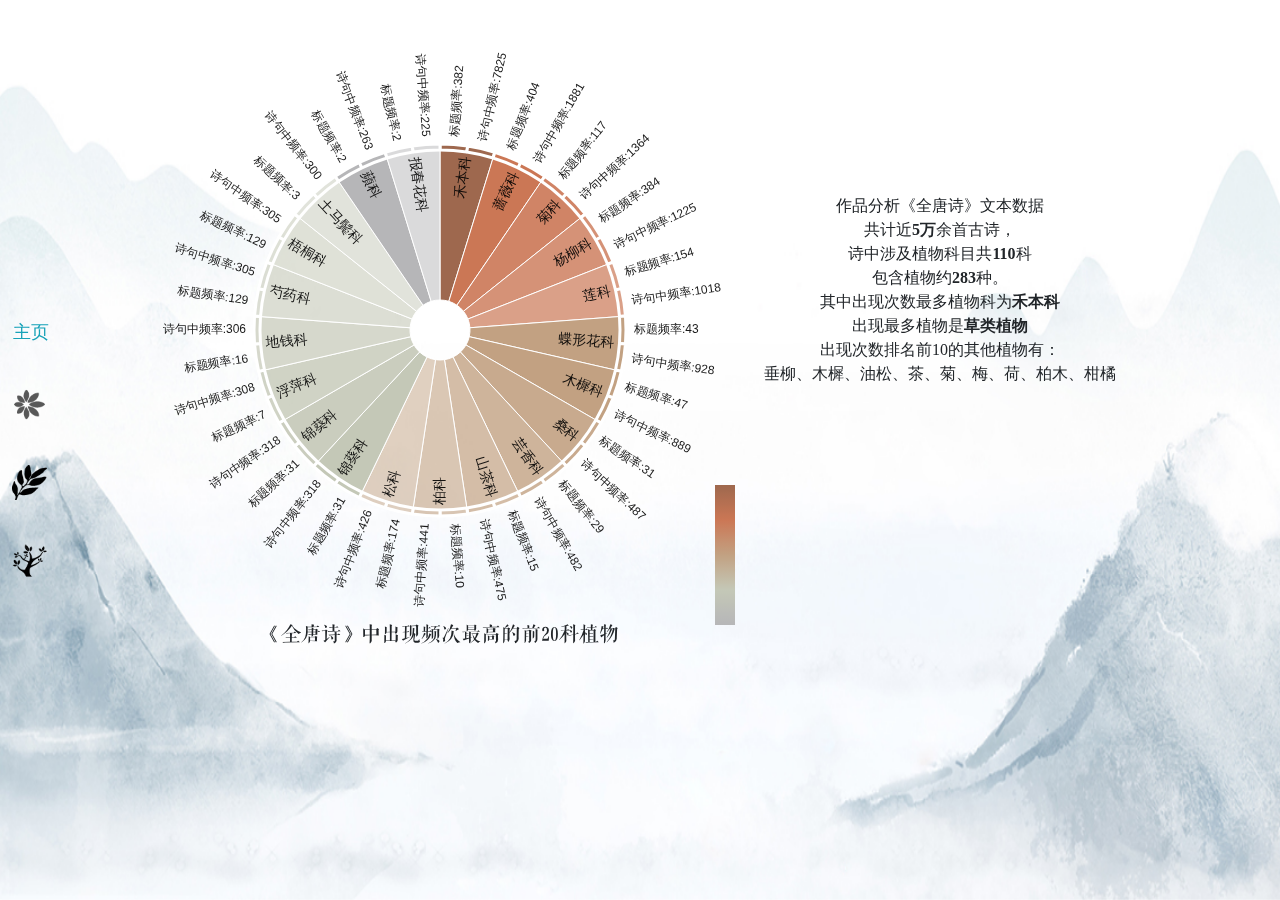
==== 1.html @ b50b2d9f "字体修改" ====
<!DOCTYPE html>
<html style="height: 100%;">

<head>
    <title>草木欣荣</title>
    <link rel="stylesheet" type="text/css" href="./css/slick.css">
    <link rel="stylesheet" type="text/css" href="./css/slick-theme.css">
    <link rel="stylesheet" type="text/css" href="./css/bootstrap.css">
    <link rel="stylesheet" type="text/css" href="./css/page2.css">
    <style>
        /* 字体配置 */
        @font-face {
            font-family: 'myfont1';
            src: url('./font/FZShenYMXSJW.TTF');
        }

        @font-face {
            font-family: 'myfont2';
            src: url('./font/FZQinKeBYSJT.TTF');
        }
    </style>
</head>

<img src="./img/bgcolor2.jpg" alt="" style="position: fixed; width: 100%; height: 100%; z-index: -5;">

<body style="height: 100%;">
    <div class="page2">
        <div style="display: flex; flex-direction: column; width: 1000px; height: 100%; margin: 0 auto;">
            <div class="nav-btn btn-group" role="group" aria-label="Basic example">
                <button class="btn btn-outline-info" style="font-size: 18px;" onclick="javascrtpt:window.location.href='index.html'">
                    <!-- <img src="./img/btn.png"> -->
                    主页
                </button>
                <button class="btn btn-outline-info" disabled   onclick="javascrtpt:window.location.href='1.html'">
                    <img src="./img/菊花.png" />
                </button>
                <button class="btn btn-outline-info" onclick="javascrtpt:window.location.href='2.html'">
                    <img src="./img/植物1.png" />
                </button>
                <button class="btn btn-outline-info"  onclick="javascrtpt:window.location.href='3.html'">
                    <img src="./img/树1.png" />
                </button>
            </div>
            
            <div class="main" style="display: flex; flex-direction: row;padding-top:50px;">
                <div id="sun-map" style="display: flex; flex-direction: column; margin-top: -20px;"> 
                    <div id="sun" style="width:600px; height: 600px;">
                    </div>
                    <div class="map-title" style="height: 20px; text-align: center; margin-top: -10px; font-family: 'myfont2'; font-size: 20px;">
                        《全唐诗》中出现频次最高的前20科植物
                    </div>
                </div>
                <div id="txt-div" style="width: 400px; height: 600px; text-align: center;font-family: fangsong;">
                    <span id = 'all_num'>
                    <br>
                    <br>
                    <br>
                    <br>
                    <br>
                    <br>
                    作品分析《全唐诗》文本数据<br/>共计近<strong>5万</strong>余首古诗，<br/>
                    诗中涉及植物科目共<strong>110</strong>科<br/>包含植物约<strong>283</strong>种。<br/>
                    其中出现次数最多植物科为<strong>禾本科</strong><br/>出现最多植物是<strong>草类植物</strong><br/>
                    出现次数排名前10的其他植物有：<br/>垂柳、木樨、油松、茶、菊、梅、荷、柏木、柑橘<br/>
                    </span>
                </div>

            </div>
            
            <div class="info" style="display: none;width:1000px; height: 700px;">
                <div style="display: flex; flex-direction: column;">
                    <div style="height:30px; width: 30px; margin-left: 960px;">
                        <button type="button" class="close btn btn-light" aria-label="关闭" style="margin-top: 10px;" onclick="hide()">
                            <span aria-hidden="true">&times;</span>
                        </button>
                    </div>
                    <!-- flex-direction: row; -->
                    <div style="display: flex;flex-direction: column;">
                        <div id="info-div" style="width: 1000px; height: 150px; margin-right: 40px;">
                        
                        </div>
                        <div id="map" style="width: 1000px; height: 500px; margin-left: 50px;">
        
                        </div>
                    </div>
                </div>
            </div>

        </div>
    </div>
</body>


<script src = "./js/dataset.js"></script>
<script src="./js/data2.js"></script>
<script src="./js/vue.js"></script>
<script src="./js/jquery.min.js"></script>
<script src="./js/slick.js"></script>
<script src="./js/echarts.js"></script>
<script src="./js/echarts-wordcloud.js"></script>
<script type="text/javascript">
    $(document).ready(function () {
        drawSun();
        // sun_card("蔷薇科");
    });
</script>
<script src="./js/bootstrap.min.js"></script>

</html>
---- css/page2.css ----
body {
  position: relative;
}
.main2 {
  min-width: 80%;
  max-width: 80%;
  height: 1200px;
  /* border:solid; */
  margin-left: 10%;
  position: absolute;
}
.main2 .nav {
  width: 400px;
  height: 50px;
  background-color: red;
  position: absolute;
  right: 0px;
}
.main2 .title2 {
  width: 800px;
  height: 80px;
  /* background-color: yellow; */
  position: absolute;
  margin: 20px 350px;
  margin-bottom: 0px;
  text-align: center;
  /* 调整文字位置 */
}
.main2 .title2 p {
  text-align: center;
  position: absolute;
  top: 10px;
  width: 800px;
  font-size: xx-large;
  font-family: myfont2;
}
.main2 .page2 {
  width: 1200px;
  height: 500px;
  display: flex;
  flex-direction: row;
  position: absolute;
  top: 120px;
  left: 50px;
}
.main2 .page2 #sun {
  height: 600px;
  width: 600px;
}
.main2 .page2 #info-div {
  height: 600px;
  width: 400px;
  display: flex;
  flex-direction: column;
  margin-left: 50px;
}
#info-div h2 {
  text-align: left;
  font-family: myfont2;
  margin-top: 60px;
}
#info-div > .info {
  font-family: fangsong;
  margin-top: 10px;
  font-size: medium;
  line-height: 40px;
}
.main2 .page2 #txt-div {
  height: 250px;
  width: 400px;
  /* border:solid; */
  text-align: center;
}
.main2 .page2 #map {
  height: 300px;
  width: 400px;
  /* border: solid;*/
}

.nav-btn{
  position: fixed;
  width: 60px;
  height: 300px;
  flex-direction: column;
  top: 0;
  bottom: 0;
  right: 0;
  left: 0;
  margin: auto 0;
  white-space: nowrap;
}

.btn{
  border-radius:0 !important;
}

.btn > img{
  width: 35px;
}
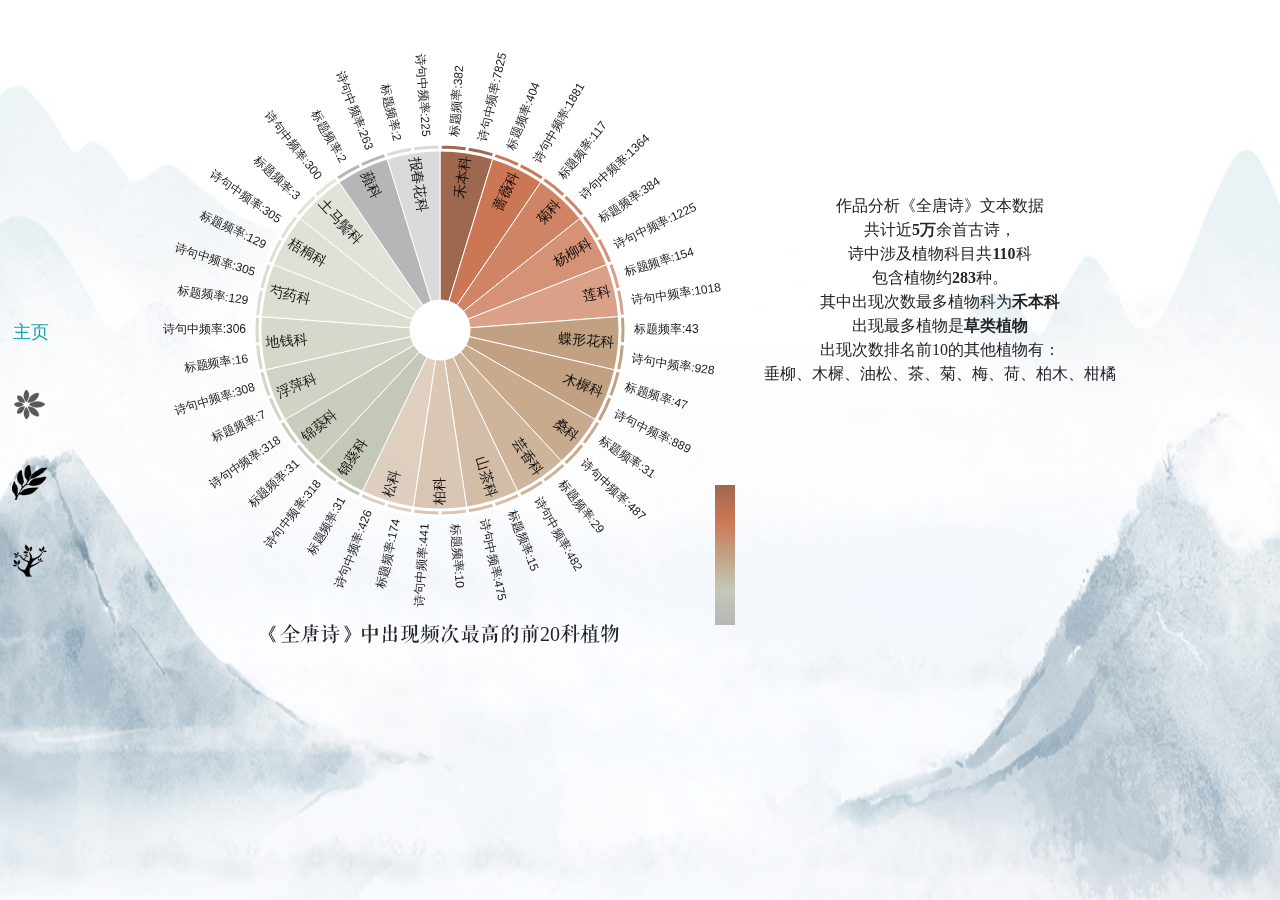
==== commit 5caca836: "细节调整“" ====
--- a/1.html
+++ b/1.html
@@ -76,7 +76,7 @@
                     </div>
                     <!-- flex-direction: row; -->
                     <div style="display: flex;flex-direction: column;">
-                        <div id="info-div" style="width: 1000px; height: 150px; margin-right: 40px;">
+                        <div id="info-div" style="width: 1000px; height: 150px; margin-right: 40px; margin-left: 89px;">
                         
                         </div>
                         <div id="map" style="width: 1000px; height: 500px; margin-left: 50px;">
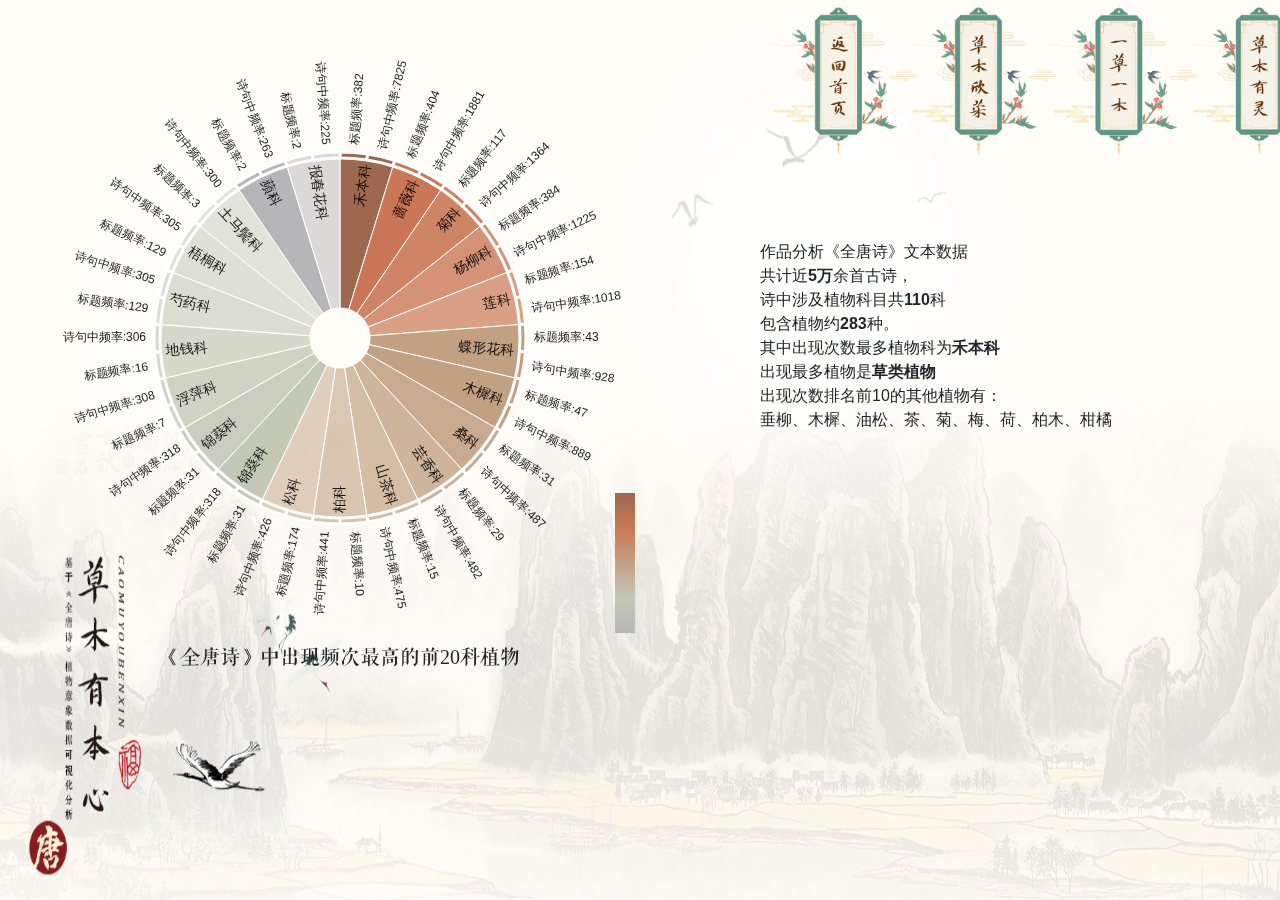
==== commit 27f2fc3f: "背景修改整理" ====
--- a/1.html
+++ b/1.html
@@ -21,67 +21,80 @@
     </style>
 </head>
 
-<img src="./img/bgcolor2.jpg" alt="" style="position: fixed; width: 100%; height: 100%; z-index: -5;">
+<img src="./img/bg2.jpg" alt="" style="position: fixed; width: 100%; height: 100%; z-index: -5;">
 
 <body style="height: 100%;">
     <div class="page2">
-        <div style="display: flex; flex-direction: column; width: 1000px; height: 100%; margin: 0 auto;">
-            <div class="nav-btn btn-group" role="group" aria-label="Basic example">
-                <button class="btn btn-outline-info" style="font-size: 18px;" onclick="javascrtpt:window.location.href='index.html'">
-                    <!-- <img src="./img/btn.png"> -->
-                    主页
+        <div style="display: flex; flex-direction: column; width: 1200px; height: 100%; margin: 0 auto;">
+            <div class="btn-group" role="group" aria-label="Basic example" style = "display:flex;margin-left:700px;margin-bottom:-150px;margin-top:0px;">
+                <button class="new_btn"onclick="javascrtpt:window.location.href='index.html'">
+                    <img src="./img/1-1.png">
                 </button>
-                <button class="btn btn-outline-info" disabled   onclick="javascrtpt:window.location.href='1.html'">
-                    <img src="./img/菊花.png" />
+                <button class="new_btn" onclick="javascrtpt:window.location.href='1.html'">
+                    <img src="./img/2-1.png" />
                 </button>
-                <button class="btn btn-outline-info" onclick="javascrtpt:window.location.href='2.html'">
-                    <img src="./img/植物1.png" />
+                <button class="new_btn" onclick="javascrtpt:window.location.href='2.html'">
+                    <img src="./img/3-1.png" />
                 </button>
-                <button class="btn btn-outline-info"  onclick="javascrtpt:window.location.href='3.html'">
-                    <img src="./img/树1.png" />
+                <button class="new_btn" onclick="javascrtpt:window.location.href='3.html'">
+                    <img src="./img/4-1.png" />
                 </button>
             </div>
-            
+
             <div class="main" style="display: flex; flex-direction: row;padding-top:50px;">
-                <div id="sun-map" style="display: flex; flex-direction: column; margin-top: -20px;"> 
+                <div id="sun-map" style="display: flex; flex-direction: column; margin-top: -20px;">
                     <div id="sun" style="width:600px; height: 600px;">
                     </div>
-                    <div class="map-title" style="height: 20px; text-align: center; margin-top: -10px; font-family: 'myfont2'; font-size: 20px;">
+                    <div class="map-title"
+                        style="height: 20px; text-align: center; margin-top: 5px; font-family: 'myfont2'; font-size: 20px;">
                         《全唐诗》中出现频次最高的前20科植物
                     </div>
                 </div>
-                <div id="txt-div" style="width: 400px; height: 600px; text-align: center;font-family: fangsong;">
-                    <span id = 'all_num'>
-                    <br>
-                    <br>
-                    <br>
-                    <br>
-                    <br>
-                    <br>
-                    作品分析《全唐诗》文本数据<br/>共计近<strong>5万</strong>余首古诗，<br/>
-                    诗中涉及植物科目共<strong>110</strong>科<br/>包含植物约<strong>283</strong>种。<br/>
-                    其中出现次数最多植物科为<strong>禾本科</strong><br/>出现最多植物是<strong>草类植物</strong><br/>
-                    出现次数排名前10的其他植物有：<br/>垂柳、木樨、油松、茶、菊、梅、荷、柏木、柑橘<br/>
+                <div id="txt-div"
+                    style="width: 600px; height: 600px; text-align: left;margin-top:-10px;margin-left: 120px;font-size: medium;">
+                    <span id='all_num'>
+                        <br>
+                        <br>
+                        <br>
+                        <br>
+                        <br>
+                        <br>
+                        <br>
+                        <br>
+                        作品分析《全唐诗》文本数据<br />共计近<strong>5万</strong>余首古诗，<br />
+                        诗中涉及植物科目共<strong>110</strong>科<br />包含植物约<strong>283</strong>种。<br />
+                        其中出现次数最多植物科为<strong>禾本科</strong><br />出现最多植物是<strong>草类植物</strong><br />
+                        出现次数排名前10的其他植物有：<br />垂柳、木樨、油松、茶、菊、梅、荷、柏木、柑橘<br />
                     </span>
                 </div>
 
             </div>
-            
-            <div class="info" style="display: none;width:1000px; height: 700px;">
+
+            <div class="info" style="display: none;width:1000px; height: 700px;margin:70px auto">
                 <div style="display: flex; flex-direction: column;">
-                    <div style="height:30px; width: 30px; margin-left: 960px;">
-                        <button type="button" class="close btn btn-light" aria-label="关闭" style="margin-top: 10px;" onclick="hide()">
-                            <span aria-hidden="true">&times;</span>
-                        </button>
-                    </div>
+
                     <!-- flex-direction: row; -->
                     <div style="display: flex;flex-direction: column;">
-                        <div id="info-div" style="width: 1000px; height: 150px; margin-right: 40px; margin-left: 89px;">
-                        
+                        <div id="info-div">
+
                         </div>
                         <div id="map" style="width: 1000px; height: 500px; margin-left: 50px;">
-        
+
                         </div>
+                    </div>
+
+                    <div class="return"
+                        style="height:30px; width: 30px; margin-left: 944px;margin-top:-55px;position: relative;">
+                        <!-- <button type="button" class="close btn btn-light" aria-label="关闭" style="margin-top: 10px;" onclick="hide()">
+                            <span aria-hidden="true">&times;</span>
+                            <span aria-hidden="true">&larr;</span>
+                        </button> -->
+                        <button style="background:none;border: none;outline: none;" onclick="hide()"><svg
+                                xmlns="http://www.w3.org/2000/svg" width="32" height="32" fill="currentColor"
+                                class="bi bi-reply" viewBox="0 0 16 16">
+                                <path
+                                    d="M6.598 5.013a.144.144 0 0 1 .202.134V6.3a.5.5 0 0 0 .5.5c.667 0 2.013.005 3.3.822.984.624 1.99 1.76 2.595 3.876-1.02-.983-2.185-1.516-3.205-1.799a8.74 8.74 0 0 0-1.921-.306 7.404 7.404 0 0 0-.798.008h-.013l-.005.001h-.001L7.3 9.9l-.05-.498a.5.5 0 0 0-.45.498v1.153c0 .108-.11.176-.202.134L2.614 8.254a.503.503 0 0 0-.042-.028.147.147 0 0 1 0-.252.499.499 0 0 0 .042-.028l3.984-2.933zM7.8 10.386c.068 0 .143.003.223.006.434.02 1.034.086 1.7.271 1.326.368 2.896 1.202 3.94 3.08a.5.5 0 0 0 .933-.305c-.464-3.71-1.886-5.662-3.46-6.66-1.245-.79-2.527-.942-3.336-.971v-.66a1.144 1.144 0 0 0-1.767-.96l-3.994 2.94a1.147 1.147 0 0 0 0 1.946l3.994 2.94a1.144 1.144 0 0 0 1.767-.96v-.667z" />
+                            </svg></button>
                     </div>
                 </div>
             </div>
@@ -91,7 +104,7 @@
 </body>
 
 
-<script src = "./js/dataset.js"></script>
+<script src="./js/dataset.js"></script>
 <script src="./js/data2.js"></script>
 <script src="./js/vue.js"></script>
 <script src="./js/jquery.min.js"></script>
--- a/css/page2.css
+++ b/css/page2.css
@@ -1,5 +1,17 @@
 body {
   position: relative;
+}
+.new_btn {
+  background: none;
+  border: none;
+  outline: none;
+  width: 120px;
+  padding-left: 80px;
+  padding-right: 60px;
+}
+.new_btn > img {
+  width: 150px;
+  margin-left: -50px;
 }
 .main2 {
   min-width: 80%;
@@ -48,18 +60,25 @@
   width: 600px;
 }
 .main2 .page2 #info-div {
-  height: 600px;
-  width: 400px;
+  /* height: 600px;
+            width: 400px;
+            padding-top: 65px;
+            display: flex;
+            flex-direction:column;
+            margin-left:50px; */
   display: flex;
   flex-direction: column;
-  margin-left: 50px;
+  width: 1000px;
+  height: 150px;
+  /* margin-right: 40px; 
+            margin-left: 89px; */
 }
-#info-div h2 {
+.main2 .page2 #info-div h2 {
   text-align: left;
   font-family: myfont2;
   margin-top: 60px;
 }
-#info-div > .info {
+.main2 .page2 #info-div .info {
   font-family: fangsong;
   margin-top: 10px;
   font-size: medium;
@@ -76,24 +95,3 @@
   width: 400px;
   /* border: solid;*/
 }
-
-.nav-btn{
-  position: fixed;
-  width: 60px;
-  height: 300px;
-  flex-direction: column;
-  top: 0;
-  bottom: 0;
-  right: 0;
-  left: 0;
-  margin: auto 0;
-  white-space: nowrap;
-}
-
-.btn{
-  border-radius:0 !important;
-}
-
-.btn > img{
-  width: 35px;
-}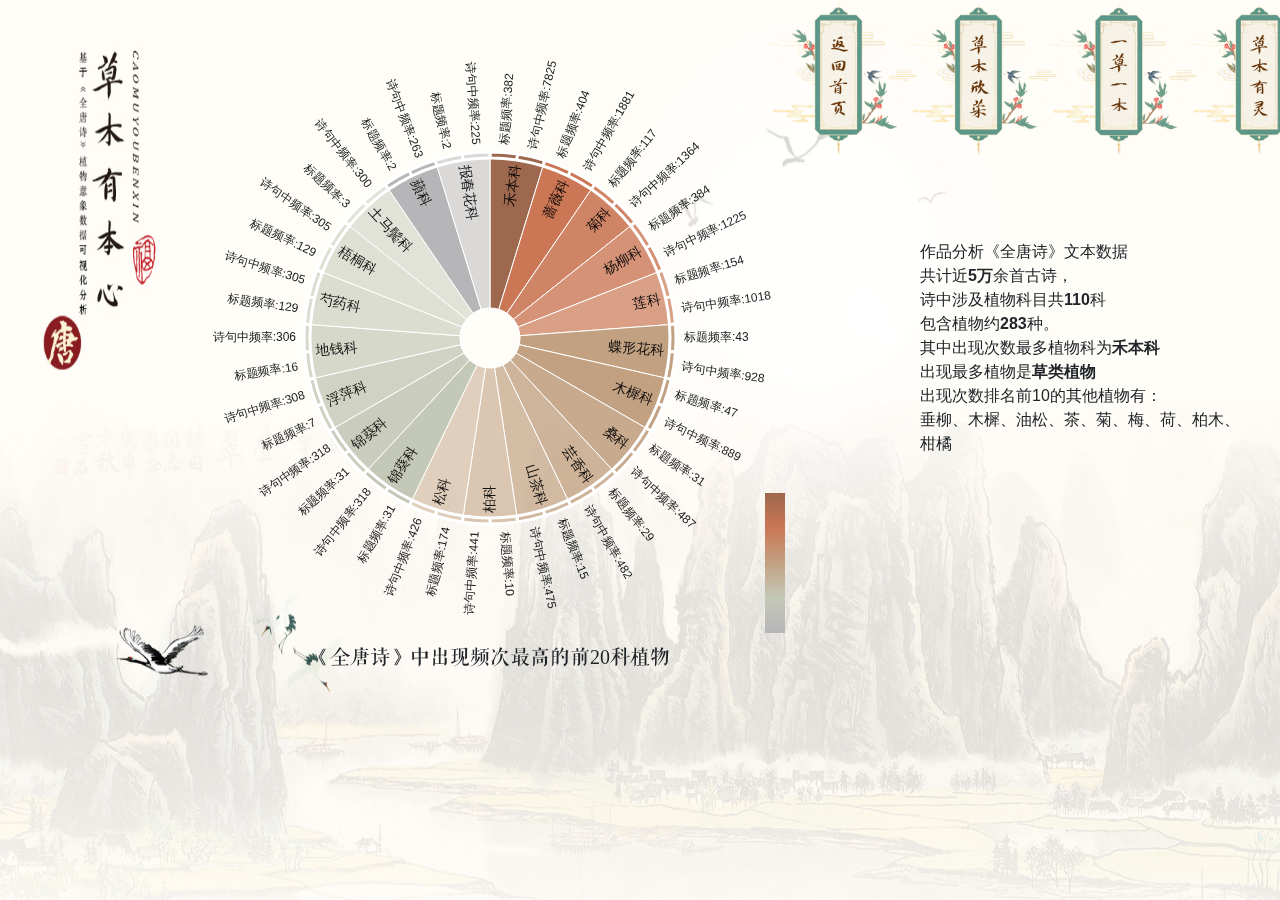
==== commit 3ff72c1d: "调整布局" ====
--- a/1.html
+++ b/1.html
@@ -27,21 +27,21 @@
     <div class="page2">
         <div style="display: flex; flex-direction: column; width: 1200px; height: 100%; margin: 0 auto;">
             <div class="btn-group" role="group" aria-label="Basic example" style = "display:flex;margin-left:700px;margin-bottom:-150px;margin-top:0px;">
-                <button class="new_btn"onclick="javascrtpt:window.location.href='index.html'">
+                <button class="new_btn"onclick="javascrtpt:window.location.href='index.html'" style="outline: none;">
                     <img src="./img/1-1.png">
                 </button>
-                <button class="new_btn" onclick="javascrtpt:window.location.href='1.html'">
+                <button class="new_btn" onclick="javascrtpt:window.location.href='1.html'" style="outline: none;">
                     <img src="./img/2-1.png" />
                 </button>
-                <button class="new_btn" onclick="javascrtpt:window.location.href='2.html'">
+                <button class="new_btn" onclick="javascrtpt:window.location.href='2.html'" style="outline: none;">
                     <img src="./img/3-1.png" />
                 </button>
-                <button class="new_btn" onclick="javascrtpt:window.location.href='3.html'">
+                <button class="new_btn" onclick="javascrtpt:window.location.href='3.html'" style="outline: none;">
                     <img src="./img/4-1.png" />
                 </button>
             </div>
 
-            <div class="main" style="display: flex; flex-direction: row;padding-top:50px;">
+            <div class="main" style="display: flex; flex-direction: row;padding-top:50px;padding-left:150px;">
                 <div id="sun-map" style="display: flex; flex-direction: column; margin-top: -20px;">
                     <div id="sun" style="width:600px; height: 600px;">
                     </div>
@@ -51,7 +51,7 @@
                     </div>
                 </div>
                 <div id="txt-div"
-                    style="width: 600px; height: 600px; text-align: left;margin-top:-10px;margin-left: 120px;font-size: medium;">
+                    style="width: 600px; height: 600px; text-align: left;margin-top:-10px;margin-left: 130px;font-size: medium;">
                     <span id='all_num'>
                         <br>
                         <br>
@@ -75,10 +75,10 @@
 
                     <!-- flex-direction: row; -->
                     <div style="display: flex;flex-direction: column;">
-                        <div id="info-div">
+                        <div id="info-div" style="margin-top: 60px; margin-left: 60px;">
 
                         </div>
-                        <div id="map" style="width: 1000px; height: 500px; margin-left: 50px;">
+                        <div id="map" style="width: 1000px; height: 500px; margin-left: 50px; margin-top: -60px;">
 
                         </div>
                     </div>
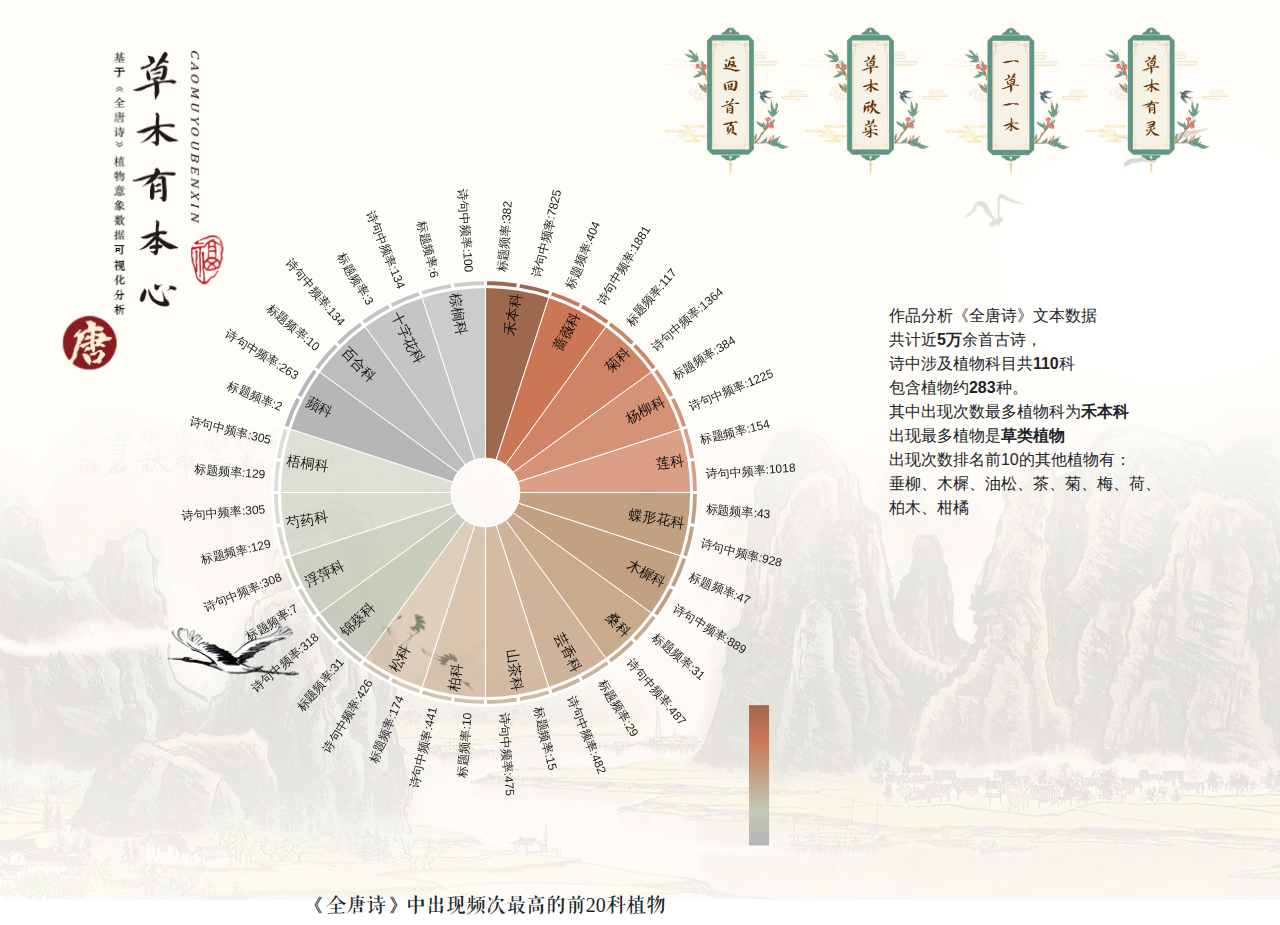
==== commit 120bbf6d: "调整页面" ====
--- a/1.html
+++ b/1.html
@@ -1,5 +1,5 @@
 <!DOCTYPE html>
-<html style="height: 100%;">
+<html>
 
 <head>
     <title>草木欣荣</title>
@@ -21,37 +21,37 @@
     </style>
 </head>
 
-<img src="./img/bg2.jpg" alt="" style="position: fixed; width: 100%; height: 100%; z-index: -5;">
+<!-- <img src="./img/bg2.jpg" alt="" style="position: fixed; width: 100%; height: 100%; z-index: -5;"> -->
 
-<body style="height: 100%;">
-    <div class="page2">
-        <div style="display: flex; flex-direction: column; width: 1200px; height: 100%; margin: 0 auto;">
-            <div class="btn-group" role="group" aria-label="Basic example" style = "display:flex;margin-left:700px;margin-bottom:-150px;margin-top:0px;">
-                <button class="new_btn"onclick="javascrtpt:window.location.href='index.html'" style="outline: none;">
-                    <img src="./img/1-1.png">
+<body>
+    <div class="page2" style="width: 100%; height: 100%; margin: 0 auto;">
+        <!-- <div style="display: flex; flex-direction: column; width: 100%; height: 100%; margin: 0 auto;"> -->
+            <div class="btn-group" role="group" aria-label="Basic example" style = "display:flex;width:60%;height:22%;margin-left:35%;flex-direction:row-reverse;margin-bottom: -10%;z-index: 999;">
+                <button class="new_btn"onclick="javascrtpt:window.location.href='3.html'" style="outline: none;">
+                    <img src="./img/4-1.png">
+                </button>
+                <button class="new_btn" onclick="javascrtpt:window.location.href='2.html'" style="outline: none;">
+                    <img src="./img/3-1.png" />
                 </button>
                 <button class="new_btn" onclick="javascrtpt:window.location.href='1.html'" style="outline: none;">
                     <img src="./img/2-1.png" />
                 </button>
-                <button class="new_btn" onclick="javascrtpt:window.location.href='2.html'" style="outline: none;">
-                    <img src="./img/3-1.png" />
-                </button>
-                <button class="new_btn" onclick="javascrtpt:window.location.href='3.html'" style="outline: none;">
-                    <img src="./img/4-1.png" />
+                <button class="new_btn" onclick="javascrtpt:window.location.href='index.html'" style="outline: none;">
+                    <img src="./img/1-1.png" />
                 </button>
             </div>
 
-            <div class="main" style="display: flex; flex-direction: row;padding-top:50px;padding-left:150px;">
-                <div id="sun-map" style="display: flex; flex-direction: column; margin-top: -20px;">
-                    <div id="sun" style="width:600px; height: 600px;">
+            <div id="main_2" style="display: flex; flex-direction: row;">
+                <!-- <div style = "flex:1;"></div> -->
+                <div id="sun-map" style="width:60%;display: flex;flex-direction: column;">
+                    <div id="sun" style="height:93%;margin-top: 4%; margin-left: -50px;">
                     </div>
                     <div class="map-title"
-                        style="height: 20px; text-align: center; margin-top: 5px; font-family: 'myfont2'; font-size: 20px;">
+                        style="margin-left: -50px;text-align: center;font-family: 'myfont2'; font-size: 20px;">
                         《全唐诗》中出现频次最高的前20科植物
                     </div>
                 </div>
-                <div id="txt-div"
-                    style="width: 600px; height: 600px; text-align: left;margin-top:-10px;margin-left: 130px;font-size: medium;">
+                <div id="txt-div">
                     <span id='all_num'>
                         <br>
                         <br>
@@ -70,36 +70,34 @@
 
             </div>
 
-            <div class="info" style="display: none;width:1000px; height: 700px;margin:70px auto">
-                <div style="display: flex; flex-direction: column;">
+            <div class="info">
+                <div  style="display: flex; flex-direction: column;width:100%;height:100%;">
 
                     <!-- flex-direction: row; -->
-                    <div style="display: flex;flex-direction: column;">
-                        <div id="info-div" style="margin-top: 60px; margin-left: 60px;">
+                    <div style="display: flex;flex-direction: column;width: 100%;height: 100%;">
+                        <div id="info-div">
 
                         </div>
-                        <div id="map" style="width: 1000px; height: 500px; margin-left: 50px; margin-top: -60px;">
+                        <div id="map" style="width: 80%; height: 90%;margin-left:15%;">
 
                         </div>
                     </div>
 
-                    <div class="return"
-                        style="height:30px; width: 30px; margin-left: 944px;margin-top:-55px;position: relative;">
+                    <!-- <div class="return"
+                        style="height:30px; width: 30px; margin-left: 944px;margin-top:-55px;position: relative;"> -->
                         <!-- <button type="button" class="close btn btn-light" aria-label="关闭" style="margin-top: 10px;" onclick="hide()">
                             <span aria-hidden="true">&times;</span>
                             <span aria-hidden="true">&larr;</span>
                         </button> -->
-                        <button style="background:none;border: none;outline: none;" onclick="hide()"><svg
-                                xmlns="http://www.w3.org/2000/svg" width="32" height="32" fill="currentColor"
-                                class="bi bi-reply" viewBox="0 0 16 16">
-                                <path
-                                    d="M6.598 5.013a.144.144 0 0 1 .202.134V6.3a.5.5 0 0 0 .5.5c.667 0 2.013.005 3.3.822.984.624 1.99 1.76 2.595 3.876-1.02-.983-2.185-1.516-3.205-1.799a8.74 8.74 0 0 0-1.921-.306 7.404 7.404 0 0 0-.798.008h-.013l-.005.001h-.001L7.3 9.9l-.05-.498a.5.5 0 0 0-.45.498v1.153c0 .108-.11.176-.202.134L2.614 8.254a.503.503 0 0 0-.042-.028.147.147 0 0 1 0-.252.499.499 0 0 0 .042-.028l3.984-2.933zM7.8 10.386c.068 0 .143.003.223.006.434.02 1.034.086 1.7.271 1.326.368 2.896 1.202 3.94 3.08a.5.5 0 0 0 .933-.305c-.464-3.71-1.886-5.662-3.46-6.66-1.245-.79-2.527-.942-3.336-.971v-.66a1.144 1.144 0 0 0-1.767-.96l-3.994 2.94a1.147 1.147 0 0 0 0 1.946l3.994 2.94a1.144 1.144 0 0 0 1.767-.96v-.667z" />
-                            </svg></button>
+                    <div class = "return">
+                        <button style="background:none;border: none;outline: none;" onclick="hide()">
+                            <img src = "./img/btn-img/return.png">
+                        </button>
                     </div>
                 </div>
             </div>
 
-        </div>
+        <!-- </div> -->
     </div>
 </body>
 
--- a/css/page2.css
+++ b/css/page2.css
@@ -1,18 +1,60 @@
+html{
+  width: 100%;
+  height: 100%;
+}
 body {
-  position: relative;
+  /* position: relative; */
+  width: 100%;
+  height: 100%;
 }
 .new_btn {
   background: none;
   border: none;
   outline: none;
-  width: 120px;
-  padding-left: 80px;
-  padding-right: 60px;
+  width: 140px;
 }
 .new_btn > img {
   width: 150px;
-  margin-left: -50px;
 }
+.page2{
+    background-size: cover;
+    background-image: url('../img/bg2.jpg');
+}
+#txt-div{
+  flex-grow: 1;
+}
+#main_2{
+  width: 83%;
+  height: 95%;
+  /* border: solid; */
+  margin-left: 15%;
+}
+#all_num{
+  display: block;
+  padding-left: 14%;
+  width: 80%;
+  height: 40%;
+  margin-top: 10%;
+}
+.info{
+  width: 83%;
+  height: 96%;
+  margin:0 auto;
+  display: none;
+}
+#info-div{
+  margin:10% 0 -4% 15%;
+}
+.return{
+  height: 10%;
+  margin-top: -4%;
+  margin-left:79%;
+  z-index:999;
+}
+.info-txt{
+  font-size: small;
+}
+
 .main2 {
   min-width: 80%;
   max-width: 80%;
@@ -89,9 +131,4 @@
   width: 400px;
   /* border:solid; */
   text-align: center;
-}
-.main2 .page2 #map {
-  height: 300px;
-  width: 400px;
-  /* border: solid;*/
-}
+}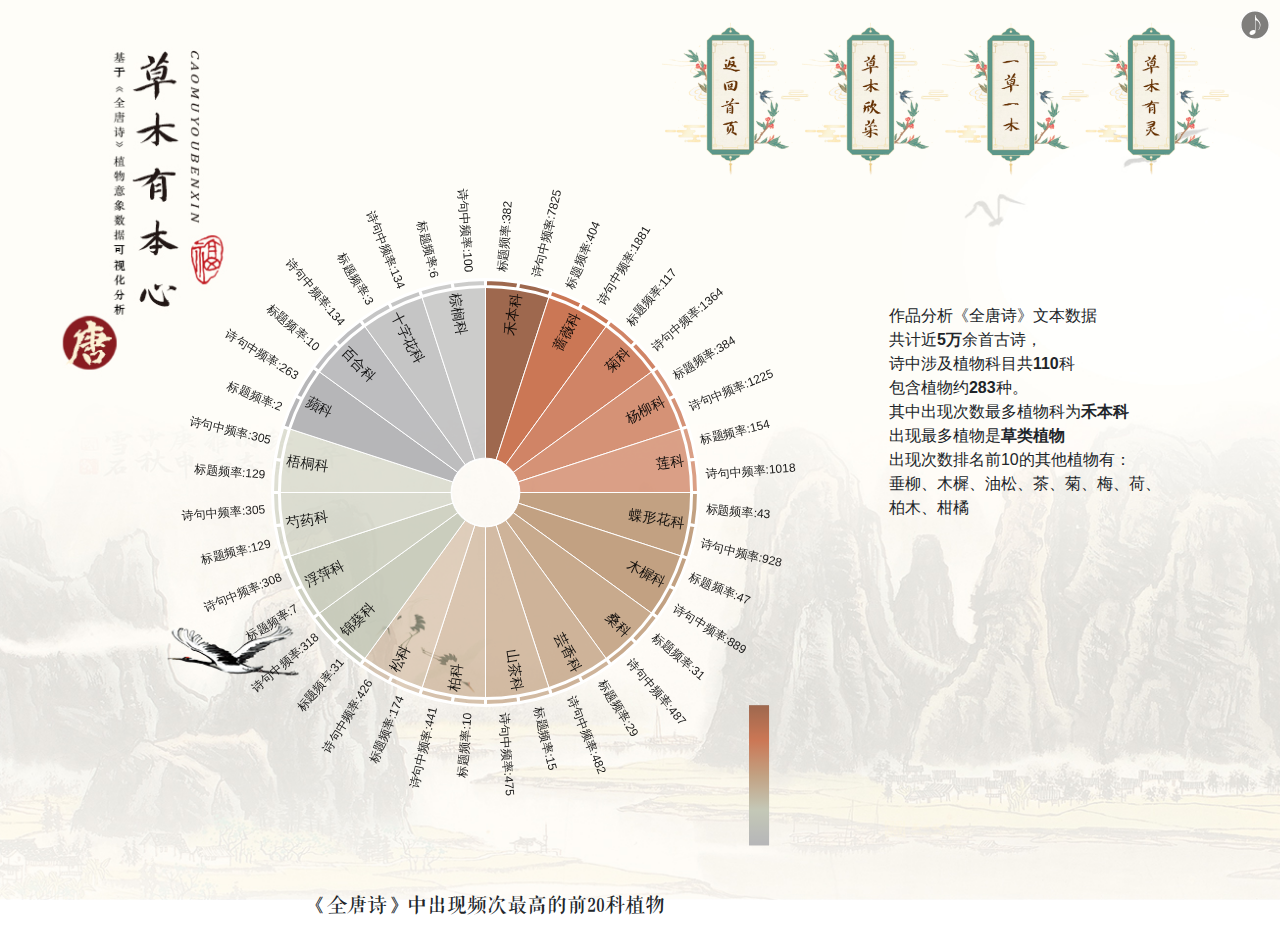
==== commit 49bef619: "更新" ====
--- a/1.html
+++ b/1.html
@@ -116,5 +116,13 @@
     });
 </script>
 <script src="./js/bootstrap.min.js"></script>
-
+<script src="./js/muisc_play.js"></script>
+    <script>
+        SMmuiscPlay({
+            el: "app",
+            audioUrl:"./music/bgmusic.mp3",
+            position: "top:10px;right:10px",//右上角
+            animaClass: "muiscIconRotate"
+        }); 
+    </script>
 </html>